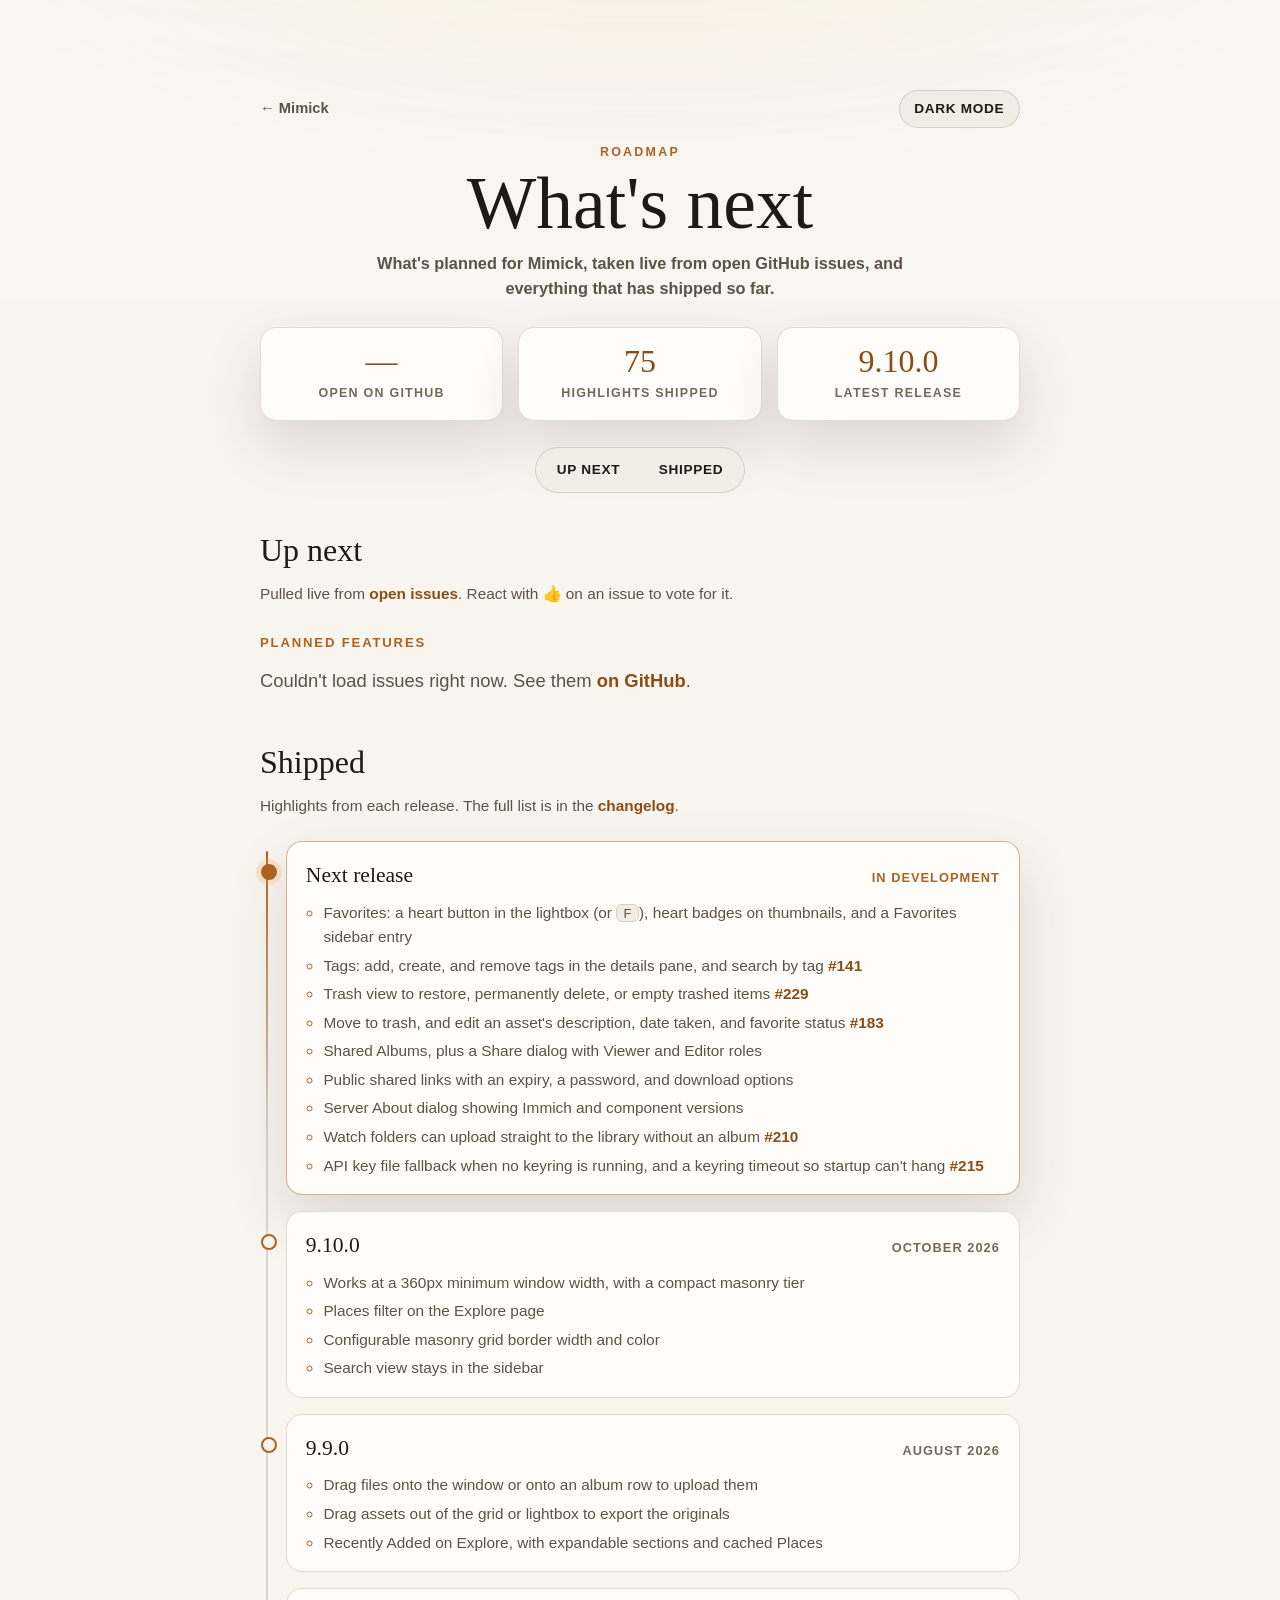
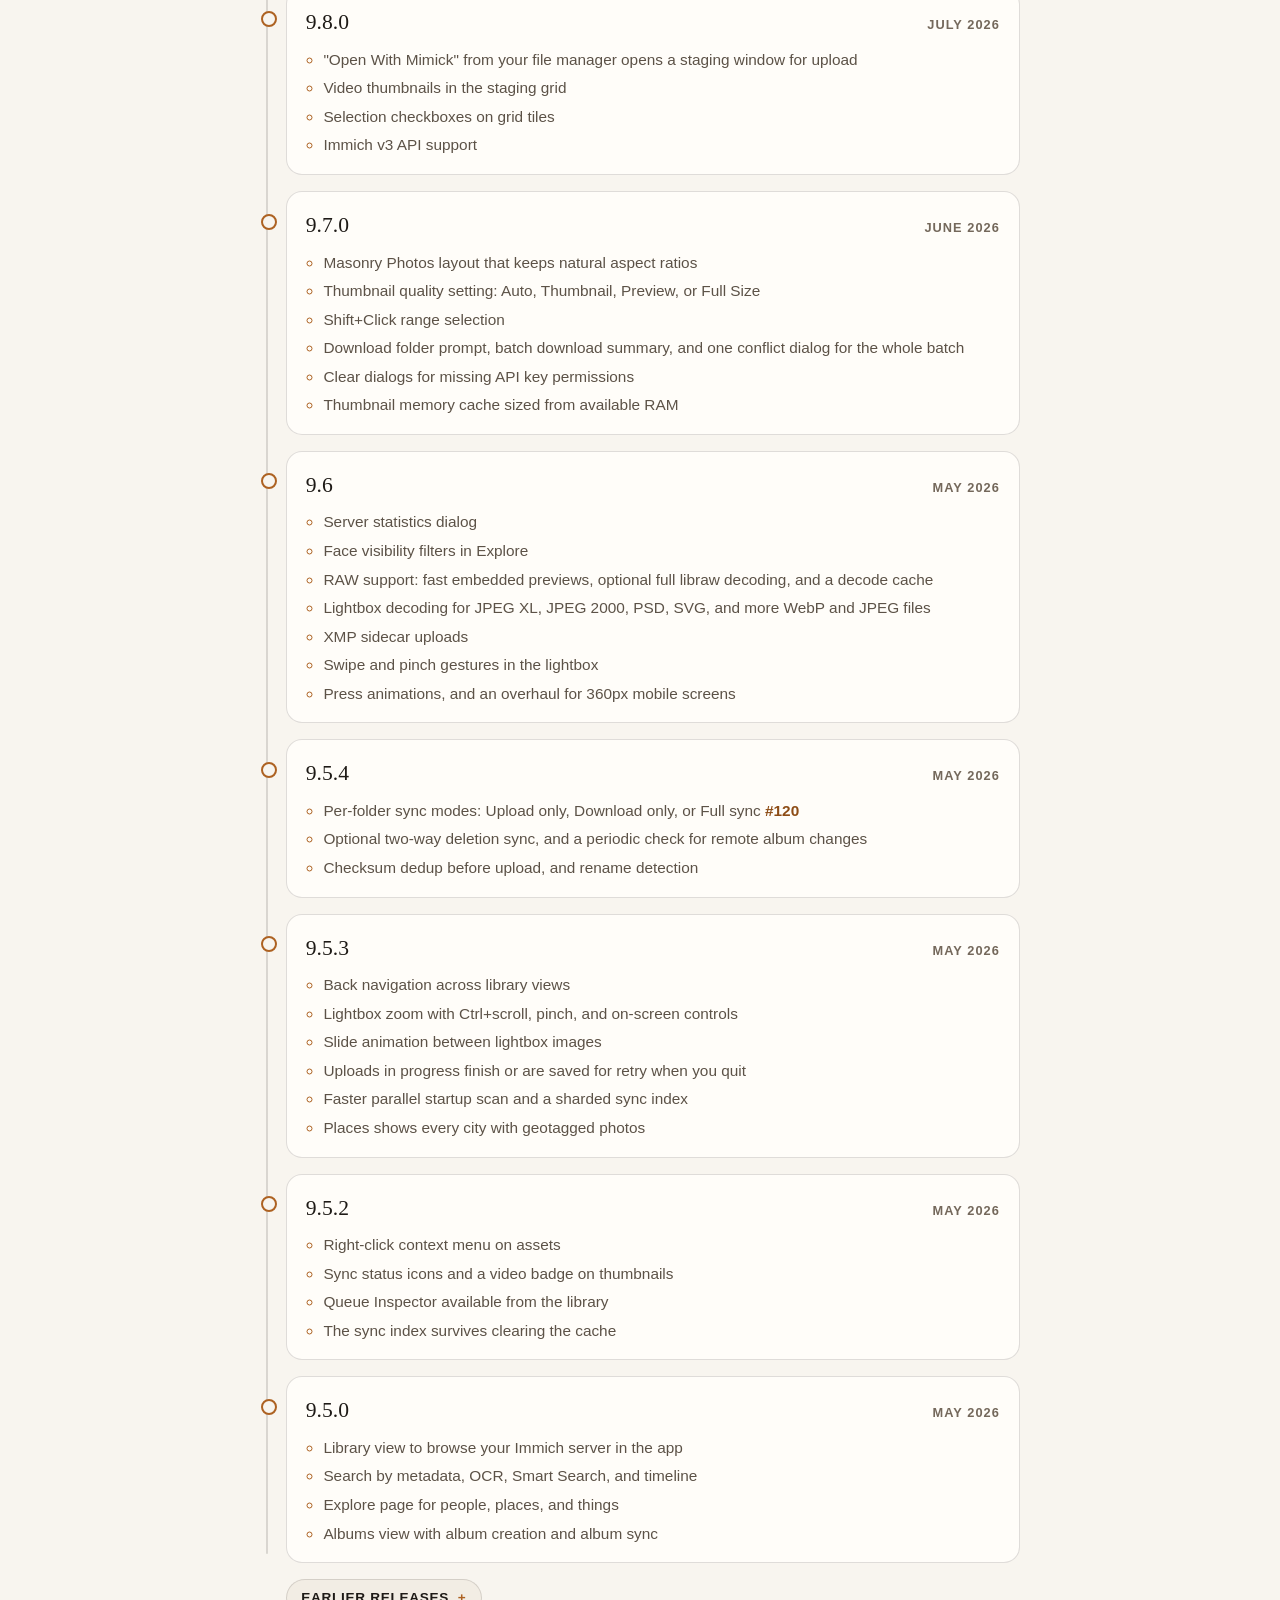
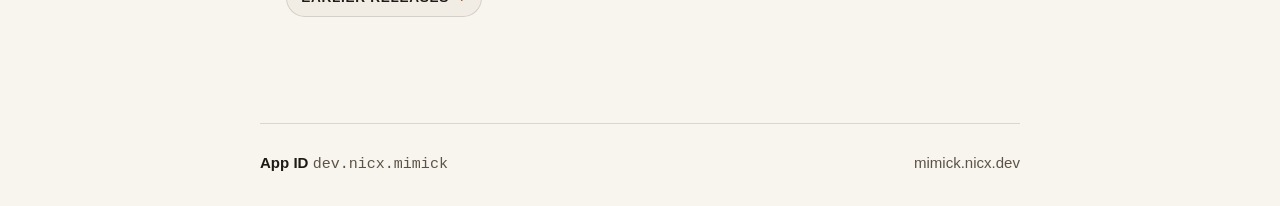
==== site/roadmap.html @ 8413c4b8 "Add roadmap page to site Shows planned work live from open GitHub issues and a timeline of shipped r" ====
<!DOCTYPE html>
<html lang="en">
  <head>
    <meta charset="UTF-8">
    <meta name="viewport" content="width=device-width, initial-scale=1.0">
    <title>Mimick Roadmap - What's Shipped and What's Next</title>
    <meta
      name="description"
      content="The Mimick roadmap: features already shipped in each release, and what is planned next for the Immich desktop client for Linux.">
    <link rel="canonical" href="https://mimick.nicx.dev/roadmap.html">
    <meta property="og:type" content="website">
    <meta property="og:site_name" content="Mimick">
    <meta property="og:title" content="Mimick Roadmap">
    <meta
      property="og:description"
      content="Features shipped in each Mimick release, and what is planned next.">
    <meta property="og:url" content="https://mimick.nicx.dev/roadmap.html">
    <meta property="og:image" content="https://mimick.nicx.dev/icon.png">
    <meta name="twitter:card" content="summary">
    <link rel="preload" href="fonts/manrope-latin.woff2" as="font" type="font/woff2" crossorigin>
    <link rel="preload" href="fonts/newsreader-latin.woff2" as="font" type="font/woff2" crossorigin>
    <meta name="theme-color" content="#000000">
    <link rel="icon" href="icon.png" sizes="192x192" type="image/png">
    <link rel="apple-touch-icon" href="icon.png">
    <link rel="stylesheet" href="styles.css">
    <script>document.documentElement.classList.add("js");</script>
  </head>
  <body class="roadmap-page">
    <main>
      <div class="container">
        <div class="top-controls page-nav">
          <a class="back-link" href="./">&larr; Mimick</a>
          <button
            id="theme-toggle"
            class="theme-toggle"
            type="button"
            aria-pressed="false"
          >
            Light Mode
          </button>
        </div>

        <header>
          <p class="eyebrow">Roadmap</p>
          <h1>What's next</h1>
          <p class="subtitle">
            What's planned for Mimick, taken live from open GitHub issues,
            and everything that has shipped so far.
          </p>
        </header>

        <section class="stats-row" aria-label="Roadmap at a glance">
          <div class="stat reveal">
            <span class="stat-value" id="stat-open">&mdash;</span>
            <span class="stat-label">Open on GitHub</span>
          </div>
          <div class="stat reveal">
            <span class="stat-value" id="stat-shipped">&mdash;</span>
            <span class="stat-label">Highlights shipped</span>
          </div>
          <div class="stat reveal">
            <span class="stat-value">9.10.0</span>
            <span class="stat-label">Latest release</span>
          </div>
        </section>

        <nav class="section-tabs" aria-label="Roadmap sections">
          <a href="#up-next">Up next</a>
          <a href="#shipped">Shipped</a>
        </nav>

        <section id="up-next" class="roadmap-section" aria-labelledby="up-next-title">
          <h2 id="up-next-title">Up next</h2>
          <p class="section-note">
            Pulled live from
            <a href="https://github.com/nicx17/mimick/issues" target="_blank" rel="noopener">open issues</a>.
            React with 👍 on an issue to vote for it.
          </p>

          <h3 class="group-title">Planned features</h3>
          <div class="issue-grid" id="issues-planned" aria-live="polite">
            <div class="issue-card issue-skeleton" aria-hidden="true"></div>
            <div class="issue-card issue-skeleton" aria-hidden="true"></div>
            <div class="issue-card issue-skeleton" aria-hidden="true"></div>
            <div class="issue-card issue-skeleton" aria-hidden="true"></div>
          </div>

          <h3 class="group-title">Other open issues</h3>
          <div class="issue-grid" id="issues-other" aria-live="polite">
            <div class="issue-card issue-skeleton" aria-hidden="true"></div>
            <div class="issue-card issue-skeleton" aria-hidden="true"></div>
          </div>
        </section>

        <section id="shipped" class="roadmap-section" aria-labelledby="shipped-title">
          <h2 id="shipped-title">Shipped</h2>
          <p class="section-note">
            Highlights from each release. The full list is in the
            <a href="https://github.com/nicx17/mimick/blob/main/CHANGELOG.md" target="_blank" rel="noopener">changelog</a>.
          </p>

          <ol class="timeline">
            <li class="release release-next reveal">
              <div class="release-head">
                <span class="release-version">Next release</span>
                <span class="release-date">In development</span>
              </div>
              <ul class="release-items">
                <li>Favorites: a heart button in the lightbox (or <kbd>F</kbd>), heart badges on thumbnails, and a Favorites sidebar entry</li>
                <li>Tags: add, create, and remove tags in the details pane, and search by tag <a href="https://github.com/nicx17/mimick/issues/141">#141</a></li>
                <li>Trash view to restore, permanently delete, or empty trashed items <a href="https://github.com/nicx17/mimick/issues/229">#229</a></li>
                <li>Move to trash, and edit an asset's description, date taken, and favorite status <a href="https://github.com/nicx17/mimick/issues/183">#183</a></li>
                <li>Shared Albums, plus a Share dialog with Viewer and Editor roles</li>
                <li>Public shared links with an expiry, a password, and download options</li>
                <li>Server About dialog showing Immich and component versions</li>
                <li>Watch folders can upload straight to the library without an album <a href="https://github.com/nicx17/mimick/issues/210">#210</a></li>
                <li>API key file fallback when no keyring is running, and a keyring timeout so startup can't hang <a href="https://github.com/nicx17/mimick/issues/215">#215</a></li>
              </ul>
            </li>

            <li class="release reveal">
              <div class="release-head">
                <span class="release-version">9.10.0</span>
                <span class="release-date">October 2026</span>
              </div>
              <ul class="release-items">
                <li>Works at a 360px minimum window width, with a compact masonry tier</li>
                <li>Places filter on the Explore page</li>
                <li>Configurable masonry grid border width and color</li>
                <li>Search view stays in the sidebar</li>
              </ul>
            </li>

            <li class="release reveal">
              <div class="release-head">
                <span class="release-version">9.9.0</span>
                <span class="release-date">August 2026</span>
              </div>
              <ul class="release-items">
                <li>Drag files onto the window or onto an album row to upload them</li>
                <li>Drag assets out of the grid or lightbox to export the originals</li>
                <li>Recently Added on Explore, with expandable sections and cached Places</li>
              </ul>
            </li>

            <li class="release reveal">
              <div class="release-head">
                <span class="release-version">9.8.0</span>
                <span class="release-date">July 2026</span>
              </div>
              <ul class="release-items">
                <li>"Open With Mimick" from your file manager opens a staging window for upload</li>
                <li>Video thumbnails in the staging grid</li>
                <li>Selection checkboxes on grid tiles</li>
                <li>Immich v3 API support</li>
              </ul>
            </li>

            <li class="release reveal">
              <div class="release-head">
                <span class="release-version">9.7.0</span>
                <span class="release-date">June 2026</span>
              </div>
              <ul class="release-items">
                <li>Masonry Photos layout that keeps natural aspect ratios</li>
                <li>Thumbnail quality setting: Auto, Thumbnail, Preview, or Full Size</li>
                <li>Shift+Click range selection</li>
                <li>Download folder prompt, batch download summary, and one conflict dialog for the whole batch</li>
                <li>Clear dialogs for missing API key permissions</li>
                <li>Thumbnail memory cache sized from available RAM</li>
              </ul>
            </li>

            <li class="release reveal">
              <div class="release-head">
                <span class="release-version">9.6</span>
                <span class="release-date">May 2026</span>
              </div>
              <ul class="release-items">
                <li>Server statistics dialog</li>
                <li>Face visibility filters in Explore</li>
                <li>RAW support: fast embedded previews, optional full libraw decoding, and a decode cache</li>
                <li>Lightbox decoding for JPEG XL, JPEG 2000, PSD, SVG, and more WebP and JPEG files</li>
                <li>XMP sidecar uploads</li>
                <li>Swipe and pinch gestures in the lightbox</li>
                <li>Press animations, and an overhaul for 360px mobile screens</li>
              </ul>
            </li>

            <li class="release reveal">
              <div class="release-head">
                <span class="release-version">9.5.4</span>
                <span class="release-date">May 2026</span>
              </div>
              <ul class="release-items">
                <li>Per-folder sync modes: Upload only, Download only, or Full sync <a href="https://github.com/nicx17/mimick/issues/120">#120</a></li>
                <li>Optional two-way deletion sync, and a periodic check for remote album changes</li>
                <li>Checksum dedup before upload, and rename detection</li>
              </ul>
            </li>

            <li class="release reveal">
              <div class="release-head">
                <span class="release-version">9.5.3</span>
                <span class="release-date">May 2026</span>
              </div>
              <ul class="release-items">
                <li>Back navigation across library views</li>
                <li>Lightbox zoom with Ctrl+scroll, pinch, and on-screen controls</li>
                <li>Slide animation between lightbox images</li>
                <li>Uploads in progress finish or are saved for retry when you quit</li>
                <li>Faster parallel startup scan and a sharded sync index</li>
                <li>Places shows every city with geotagged photos</li>
              </ul>
            </li>

            <li class="release reveal">
              <div class="release-head">
                <span class="release-version">9.5.2</span>
                <span class="release-date">May 2026</span>
              </div>
              <ul class="release-items">
                <li>Right-click context menu on assets</li>
                <li>Sync status icons and a video badge on thumbnails</li>
                <li>Queue Inspector available from the library</li>
                <li>The sync index survives clearing the cache</li>
              </ul>
            </li>

            <li class="release reveal">
              <div class="release-head">
                <span class="release-version">9.5.0</span>
                <span class="release-date">May 2026</span>
              </div>
              <ul class="release-items">
                <li>Library view to browse your Immich server in the app</li>
                <li>Search by metadata, OCR, Smart Search, and timeline</li>
                <li>Explore page for people, places, and things</li>
                <li>Albums view with album creation and album sync</li>
              </ul>
            </li>
          </ol>

          <details class="earlier-releases">
            <summary>Earlier releases</summary>
            <ol class="timeline">
              <li class="release">
                <div class="release-head">
                  <span class="release-version">9.4</span>
                  <span class="release-date">April 2026</span>
                </div>
                <ul class="release-items">
                  <li>Most settings apply as soon as you change them</li>
                  <li>A single summary notification per sync batch</li>
                  <li>One-click install with a <code>.flatpakref</code> file</li>
                </ul>
              </li>
              <li class="release">
                <div class="release-head">
                  <span class="release-version">9.1 – 9.3</span>
                  <span class="release-date">April 2026</span>
                </div>
                <ul class="release-items">
                  <li>Every media format Immich supports, including AVIF, HEIF, JPEG XL, and MKV</li>
                  <li>Native notifications that work inside Flatpak, with an on/off toggle</li>
                  <li>Keyring storage that works inside Flatpak</li>
                </ul>
              </li>
              <li class="release">
                <div class="release-head">
                  <span class="release-version">9.0.0</span>
                  <span class="release-date">March 2026</span>
                </div>
                <ul class="release-items">
                  <li>Uploads keep the correct date and timezone on the Immich timeline</li>
                  <li>Save settings and change watch folders without restarting</li>
                </ul>
              </li>
              <li class="release">
                <div class="release-head">
                  <span class="release-version">8.0.0</span>
                  <span class="release-date">March 2026</span>
                </div>
                <ul class="release-items">
                  <li>Health dashboard and per-folder sync status</li>
                  <li>Quiet hours, and 1 to 10 upload workers</li>
                  <li>First-run setup wizard</li>
                  <li>Settings that work on Linux phones</li>
                </ul>
              </li>
              <li class="release">
                <div class="release-head">
                  <span class="release-version">7.0.0</span>
                  <span class="release-date">March 2026</span>
                </div>
                <ul class="release-items">
                  <li>Queue Inspector with retry actions</li>
                  <li>Pause, resume, and Sync Now controls</li>
                  <li>Per-folder rules, and diagnostics export</li>
                  <li>Pauses on metered networks and battery power</li>
                </ul>
              </li>
              <li class="release">
                <div class="release-head">
                  <span class="release-version">5.0 – 6.0</span>
                  <span class="release-date">March 2026</span>
                </div>
                <ul class="release-items">
                  <li>A startup scan catches files added while Mimick was closed</li>
                  <li>Run on startup, and folder access through the Flatpak portal</li>
                  <li>Signed Flatpak repository</li>
                </ul>
              </li>
              <li class="release">
                <div class="release-head">
                  <span class="release-version">3.0 – 4.0</span>
                  <span class="release-date">March 2026</span>
                </div>
                <ul class="release-items">
                  <li>Rewritten in Rust and GTK4, shrinking the app from about 80 MB to 2 MB</li>
                  <li>Streaming uploads that use the same memory whatever the file size</li>
                  <li>Flatpak packaging</li>
                </ul>
              </li>
              <li class="release">
                <div class="release-head">
                  <span class="release-version">0.1 – 2.0</span>
                  <span class="release-date">March 2026</span>
                </div>
                <ul class="release-items">
                  <li>First release, later renamed from Immich Sync to Mimick</li>
                  <li>LAN-first syncing that falls back to WAN</li>
                  <li>A retry queue that persists across restarts</li>
                </ul>
              </li>
            </ol>
          </details>
        </section>
      </div>
    </main>

    <footer>
      <div class="footer-inner">
        <p>
          <span class="footer-label">App ID</span> <code>dev.nicx.mimick</code>
        </p>
        <a class="footer-link" href="https://mimick.nicx.dev/"
          >mimick.nicx.dev</a
        >
      </div>
    </footer>

    <script>
      const root = document.documentElement;
      const themeToggle = document.getElementById("theme-toggle");
      const themeMeta = document.querySelector('meta[name="theme-color"]');
      const themeKey = "mimick-theme";

      const setTheme = (theme) => {
        const isLight = theme === "light";
        root.dataset.theme = isLight ? "light" : "dark";
        if (themeMeta) {
          themeMeta.setAttribute("content", isLight ? "#f8f5ef" : "#000000");
        }
        themeToggle.textContent = isLight ? "Dark Mode" : "Light Mode";
        themeToggle.setAttribute("aria-pressed", isLight ? "true" : "false");
      };

      const savedTheme = localStorage.getItem(themeKey);
      const prefersLight = globalThis.matchMedia(
        "(prefers-color-scheme: light)",
      ).matches;
      let initialTheme = prefersLight ? "light" : "dark";
      if (savedTheme === "light" || savedTheme === "dark") {
        initialTheme = savedTheme;
      }
      setTheme(initialTheme);

      themeToggle.addEventListener("click", () => {
        const nextTheme = root.dataset.theme === "light" ? "dark" : "light";
        setTheme(nextTheme);
        localStorage.setItem(themeKey, nextTheme);
      });

      const revealObserver = new IntersectionObserver(
        (entries) => {
          entries.forEach((entry) => {
            if (entry.isIntersecting) {
              const el = entry.target;
              el.addEventListener("transitionend", () => {
                el.style.transitionDelay = "";
              }, { once: true });
              el.classList.add("is-visible");
              revealObserver.unobserve(el);
            }
          });
        },
        { rootMargin: "0px 0px -8% 0px" },
      );
      const observeReveals = (scope) => {
        scope.querySelectorAll(".reveal:not(.is-visible)").forEach((el, i) => {
          el.style.transitionDelay = `${Math.min(i, 6) * 60}ms`;
          revealObserver.observe(el);
        });
      };
      observeReveals(document);

      document.getElementById("stat-shipped").textContent =
        document.querySelectorAll(".release-items li").length;

      const dateFormat = new Intl.DateTimeFormat(undefined, {
        day: "numeric",
        month: "short",
        year: "numeric",
      });

      const issueCard = (issue) => {
        const card = document.createElement("a");
        card.className = "issue-card reveal";
        card.href = issue.html_url;

        const number = document.createElement("span");
        number.className = "issue-number";
        number.textContent = `#${issue.number}`;

        const title = document.createElement("strong");
        title.className = "issue-title";
        title.textContent = issue.title;

        const meta = [`Opened ${dateFormat.format(new Date(issue.created_at))}`];
        const votes = issue.reactions?.["+1"] ?? 0;
        if (votes > 0) meta.push(`${votes} 👍`);
        if (issue.comments > 0) meta.push(`${issue.comments} comments`);
        const foot = document.createElement("span");
        foot.className = "issue-foot";
        foot.textContent = meta.join(" · ");

        card.append(number, title, foot);
        return card;
      };

      const fillGrid = (grid, issues, emptyText) => {
        if (issues.length === 0) {
          const empty = document.createElement("p");
          empty.className = "issue-empty";
          empty.textContent = emptyText;
          grid.replaceChildren(empty);
          return;
        }
        grid.replaceChildren(...issues.map(issueCard));
        observeReveals(grid);
      };

      const plannedGrid = document.getElementById("issues-planned");
      const otherGrid = document.getElementById("issues-other");

      fetch("https://api.github.com/repos/nicx17/mimick/issues?state=open&per_page=100", {
        headers: { Accept: "application/vnd.github+json" },
      })
        .then((res) => {
          if (!res.ok) throw new Error(`GitHub API ${res.status}`);
          return res.json();
        })
        .then((items) => {
          const issues = items.filter((item) => !item.pull_request);
          const isFeature = (issue) =>
            issue.labels.some((label) => label.name === "enhancement");
          fillGrid(plannedGrid, issues.filter(isFeature), "No planned features right now.");
          fillGrid(otherGrid, issues.filter((i) => !isFeature(i)), "Nothing else open.");
          document.getElementById("stat-open").textContent = issues.length;
        })
        .catch(() => {
          const fallback = document.createElement("p");
          fallback.className = "issue-empty";
          fallback.append("Couldn't load issues right now. See them ");
          const link = document.createElement("a");
          link.href = "https://github.com/nicx17/mimick/issues";
          link.textContent = "on GitHub";
          fallback.append(link, ".");
          plannedGrid.replaceChildren(fallback);
          otherGrid.replaceChildren();
          otherGrid.previousElementSibling.hidden = true;
        });
    </script>
  </body>
</html>
---- site/styles.css ----
@font-face {
    font-family: "Manrope";
    font-style: normal;
    font-weight: 400 700;
    font-display: swap;
    src: url("fonts/manrope-latin.woff2") format("woff2");
    unicode-range: U+0000-00FF, U+0131, U+0152-0153, U+02BB-02BC, U+02C6, U+02DA, U+02DC, U+0304, U+0308, U+0329, U+2000-206F, U+20AC, U+2122, U+2191, U+2193, U+2212, U+2215, U+FEFF, U+FFFD;
}

@font-face {
    font-family: "Manrope";
    font-style: normal;
    font-weight: 400 700;
    font-display: swap;
    src: url("fonts/manrope-latin-ext.woff2") format("woff2");
    unicode-range: U+0100-02BA, U+02BD-02C5, U+02C7-02CC, U+02CE-02D7, U+02DD-02FF, U+0304, U+0308, U+0329, U+1D00-1DBF, U+1E00-1E9F, U+1EF2-1EFF, U+2020, U+20A0-20AB, U+20AD-20C0, U+2113, U+2C60-2C7F, U+A720-A7FF;
}

@font-face {
    font-family: "Newsreader";
    font-style: normal;
    font-weight: 400 500;
    font-display: swap;
    src: url("fonts/newsreader-latin.woff2") format("woff2");
    unicode-range: U+0000-00FF, U+0131, U+0152-0153, U+02BB-02BC, U+02C6, U+02DA, U+02DC, U+0304, U+0308, U+0329, U+2000-206F, U+20AC, U+2122, U+2191, U+2193, U+2212, U+2215, U+FEFF, U+FFFD;
}

@font-face {
    font-family: "Newsreader";
    font-style: normal;
    font-weight: 400 500;
    font-display: swap;
    src: url("fonts/newsreader-latin-ext.woff2") format("woff2");
    unicode-range: U+0100-02BA, U+02BD-02C5, U+02C7-02CC, U+02CE-02D7, U+02DD-02FF, U+0304, U+0308, U+0329, U+1D00-1DBF, U+1E00-1E9F, U+1EF2-1EFF, U+2020, U+20A0-20AB, U+20AD-20C0, U+2113, U+2C60-2C7F, U+A720-A7FF;
}

:root {
    --bg-primary: #000000;
    --surface: #080808;
    --surface-raised: #101010;
    --surface-hover: #171717;
    --text-main: #f7f2ea;
    --text-muted: #c2b8ad;
    --text-soft: #8f857b;
    --accent: #f0a35d;
    --accent-deep: #ffbd7a;
    --border-color: rgba(255, 255, 255, 0.12);
    --border-hover: rgba(240, 163, 93, 0.46);
    --shadow-soft: 0 24px 70px rgba(0, 0, 0, 0.62);
    --pre-bg: #000000;
    --pre-border: rgba(255, 255, 255, 0.08);
    --pre-text: #f7f2ea;
    --backdrop-gradient:
        radial-gradient(1300px 540px at 50% -12%, rgba(240, 163, 93, 0.14), transparent 72%),
        linear-gradient(180deg, rgba(240, 163, 93, 0.08), transparent 34rem);
    --backdrop-opacity: 0.55;
    --font-serif: "Newsreader", "Iowan Old Style", "Palatino Linotype", "Book Antiqua", Georgia, serif;
    --font-sans: "Manrope", "Avenir Next", "Segoe UI", "Helvetica Neue", sans-serif;
}

:root[data-theme="light"] {
    --bg-primary: #f8f5ef;
    --surface: #fffdf9;
    --surface-raised: #f2ede4;
    --surface-hover: #ebe4d8;
    --text-main: #1e1a16;
    --text-muted: #5c5247;
    --text-soft: #74685b;
    --accent: #ad6222;
    --accent-deep: #8d4c15;
    --border-color: rgba(30, 26, 22, 0.14);
    --border-hover: rgba(173, 98, 34, 0.5);
    --shadow-soft: 0 24px 58px rgba(48, 34, 20, 0.14);
    --pre-bg: #fffaf0;
    --pre-border: rgba(30, 26, 22, 0.18);
    --pre-text: #120d08;
    --backdrop-gradient:
        radial-gradient(1200px 500px at 50% -18%, rgba(240, 163, 93, 0.16), transparent 70%),
        linear-gradient(180deg, rgba(255, 255, 255, 0.28), transparent 30rem);
    --backdrop-opacity: 0.9;
}

* {
    box-sizing: border-box;
}

body {
    margin: 0;
    min-height: 100vh;
    display: flex;
    flex-direction: column;
    color: var(--text-main);
    font-family: var(--font-sans);
    font-size: 115%;
    font-weight: 500;
    line-height: 1.6;
    background: var(--bg-primary);
    text-rendering: optimizeLegibility;
    -webkit-font-smoothing: antialiased;
    transition: background-color 0.55s ease, color 0.55s ease;
}

body::before {
    content: "";
    position: fixed;
    inset: 0;
    opacity: var(--backdrop-opacity);
    pointer-events: none;
    z-index: -1;
    background: var(--backdrop-gradient);
    transition: opacity 0.55s ease, background 0.55s ease;
}

main {
    flex: 1;
    display: flex;
    align-items: flex-start;
    justify-content: center;
    width: 100%;
    padding: 10vh 1.5rem 3rem;
}

.container {
    width: 100%;
    max-width: 760px;
}

.top-controls {
    display: flex;
    justify-content: flex-end;
    margin-bottom: 0.9rem;
}

.theme-toggle {
    appearance: none;
    border: 1px solid var(--border-color);
    border-radius: 999px;
    padding: 0.45rem 0.92rem;
    background: var(--surface-raised);
    color: var(--text-main);
    font: inherit;
    font-size: 0.85rem;
    font-weight: 700;
    letter-spacing: 0.05em;
    text-transform: uppercase;
    cursor: pointer;
    transition: border-color 0.22s ease, background-color 0.22s ease, color 0.22s ease, transform 0.18s ease;
}

.theme-toggle:hover {
    transform: translateY(-1px);
    border-color: var(--border-hover);
    background: var(--surface-hover);
}

header {
    text-align: center;
    margin-bottom: 2.8rem;
}

.icon-frame {
    display: inline-flex;
    align-items: center;
    justify-content: center;
    width: 112px;
    height: 112px;
    margin-bottom: 1.45rem;
}

.hero-icon {
    width: 100%;
    height: 100%;
    display: block;
}

.badge-container {
    margin-top: 1.5rem;
    display: flex;
    justify-content: center;
}

.eyebrow {
    margin: 0 0 0.45rem;
    font-size: 0.78rem;
    font-weight: 700;
    letter-spacing: 0.18em;
    text-transform: uppercase;
    color: var(--accent);
}

h1 {
    margin: 0;
    font-family: var(--font-serif);
    font-size: clamp(3rem, 8vw, 4.6rem);
    font-weight: 500;
    line-height: 0.92;
    letter-spacing: 0;
}

.subtitle {
    max-width: 36rem;
    margin: 0.85rem auto 0;
    color: var(--text-muted);
    font-size: 1.02rem;
    font-weight: 560;
    line-height: 1.55;
}

.feature-summary {
    margin: -1.2rem 0 1.3rem;
    padding: 1.1rem 1.25rem;
    border: 1.2px solid var(--border-color);
    border-radius: 16px;
    background: var(--surface);
    color: var(--text-muted);
    box-shadow: var(--shadow-soft);
    transition: background-color 0.55s ease, border-color 0.55s ease, color 0.55s ease, box-shadow 0.55s ease;
}

.feature-summary p {
    margin: 0;
}

.install-card {
    margin-bottom: 1.3rem;
    padding: 1.45rem;
    border: 1.2px solid var(--border-color);
    border-radius: 18px;
    background: var(--surface);
    box-shadow: var(--shadow-soft);
    transition: background-color 0.55s ease, border-color 0.55s ease, box-shadow 0.55s ease;
}

.install-header {
    display: flex;
    align-items: center;
    justify-content: flex-start;
    gap: 1rem;
    margin-bottom: 0.65rem;
}

.install-label {
    margin: 0;
    font-size: 0.9rem;
    font-weight: 700;
    letter-spacing: 0.12em;
    text-transform: uppercase;
    color: var(--accent);
}

.install-grid {
    display: grid;
    gap: 0.95rem;
    min-width: 0;
}

.install-method {
    width: 100%;
    min-width: 0;
    padding: 1rem;
    border: 1px solid var(--border-color);
    border-radius: 14px;
    background: var(--surface-raised);
    transition: background-color 0.55s ease, border-color 0.55s ease;
}

.method-header {
    display: flex;
    align-items: center;
    justify-content: space-between;
    gap: 0.9rem;
    margin-bottom: 0.7rem;
}

.method-title {
    margin: 0;
    color: var(--text-main);
    font-size: 0.9rem;
    font-weight: 700;
    letter-spacing: 0.05em;
    text-transform: uppercase;
}

.method-note {
    margin: 0.75rem 0 0;
    color: var(--text-soft);
    font-size: 0.91rem;
}

.copy-button {
    appearance: none;
    border: 1px solid var(--border-color);
    border-radius: 999px;
    padding: 0.45rem 0.9rem;
    background: var(--surface-raised);
    color: var(--text-main);
    font: inherit;
    font-size: 0.9rem;
    font-weight: 600;
    cursor: pointer;
    transition: border-color 0.18s ease, background 0.18s ease, transform 0.18s ease;
}

.copy-button:hover {
    transform: translateY(-1px);
    border-color: var(--border-hover);
    background: var(--surface-hover);
}

pre {
    max-width: 100%;
    margin: 0;
    padding: 1rem 1.1rem;
    border-radius: 14px;
    border: 1px solid var(--pre-border);
    background: var(--pre-bg);
    color: var(--pre-text);
    overflow-x: auto;
    box-shadow: inset 0 1px 0 rgba(255, 255, 255, 0.05);
    transition: background-color 0.55s ease, border-color 0.55s ease, color 0.55s ease;
}

:root[data-theme="light"] pre {
    box-shadow: inset 0 1px 0 rgba(255, 255, 255, 0.75);
}

code {
    font-family: "SFMono-Regular", "JetBrains Mono", "Fira Code", monospace;
    font-size: 0.94rem;
}

.install-note {
    margin-top: 1.1rem;
    font-size: 0.95rem;
    color: var(--text-muted);
    line-height: 1.5;
}

.install-note a {
    color: var(--accent-deep);
    text-decoration: none;
    font-weight: 600;
}

.install-note a:hover {
    text-decoration: underline;
}

.links-container {
    display: grid;
    gap: 0.95rem;
}

.link-block {
    display: flex;
    align-items: center;
    gap: 1rem;
    padding: 1.1rem 1.2rem;
    border: 1.2px solid var(--border-color);
    border-radius: 16px;
    background: var(--surface);
    color: var(--text-main);
    text-decoration: none;
    transition: transform 0.18s ease, box-shadow 0.18s ease, border-color 0.18s ease, background-color 0.18s ease, color 0.55s ease;
}

.link-block:hover {
    transform: translateY(-3px);
    border-color: var(--border-hover);
    background: var(--surface-hover);
    box-shadow: 0 14px 34px rgba(0, 0, 0, 0.42);
}

.link-icon {
    display: inline-flex;
    align-items: center;
    justify-content: center;
    width: 2.2rem;
    height: 2.2rem;
    border-radius: 999px;
    background: rgba(240, 163, 93, 0.16);
    color: var(--accent-deep);
    font-size: 0.9rem;
    font-weight: 700;
    letter-spacing: 0.04em;
    flex-shrink: 0;
    transition: background-color 0.55s ease, color 0.55s ease;
}

.link-copy {
    display: flex;
    flex-direction: column;
    min-width: 0;
}

.link-copy strong {
    font-size: 1.02rem;
    font-weight: 700;
}

.link-copy span {
    color: var(--text-muted);
    font-size: 0.96rem;
}

footer {
    width: 100%;
    padding: 0 1.5rem 1rem;
}

.footer-inner {
    display: flex;
    justify-content: space-between;
    align-items: center;
    gap: 1rem;
    width: 100%;
    max-width: 760px;
    margin: 0 auto;
    padding-top: 0.75rem;
    border-top: 1px solid var(--border-color);
    color: var(--text-muted);
    font-size: 0.94rem;
    transition: border-color 0.55s ease, color 0.55s ease;
}

.footer-label {
    color: var(--text-main);
    font-weight: 600;
}

.footer-link {
    color: var(--text-muted);
    text-decoration: none;
}

.footer-link:hover {
    color: var(--accent-deep);
}

/* Screenshots Section */
.screenshots-section {
    margin-top: 2rem;
}

.screenshots-section h2 {
    margin-bottom: 1.5rem;
    font-size: 1.5rem;
    font-family: var(--font-serif);
}

.screenshots-grid {
    display: grid;
    grid-template-columns: repeat(auto-fill, minmax(300px, 1fr));
    gap: 1.5rem;
}

.screenshot-item {
    margin: 0;
    padding: 0;
    text-align: left;
    font: inherit;
    color: inherit;
    cursor: zoom-in;
    border-radius: 12px;
    overflow: hidden;
    background: var(--surface);
    border: 1px solid var(--border-color);
    box-shadow: var(--shadow-soft);
    transition: transform 0.2s ease, box-shadow 0.2s ease, border-color 0.2s ease;
}

.screenshot-item:hover, .screenshot-item:focus {
    transform: translateY(-4px);
    box-shadow: 0 16px 40px rgba(0, 0, 0, 0.4);
    border-color: var(--border-hover);
    outline: none;
}

.screenshot-item img {
    width: 100%;
    height: auto;
    display: block;
    aspect-ratio: 16/9;
    object-fit: cover;
    object-position: top;
    border-bottom: 1px solid var(--border-color);
}

.screenshot-item .figcaption {
    display: block;
    padding: 0.8rem;
    font-size: 0.9rem;
    color: var(--text-muted);
    text-align: center;
    font-weight: 600;
}

/* Modal */
.modal {
    position: fixed;
    inset: 0;
    z-index: 1000;
    background: rgba(0, 0, 0, 0.85);
    backdrop-filter: blur(8px);
    display: flex;
    flex-direction: column;
    align-items: center;
    justify-content: center;
    opacity: 0;
    visibility: hidden;
    transition: opacity 0.3s ease, visibility 0.3s ease;
}

.modal.visible {
    opacity: 1;
    visibility: visible;
}

.modal-content {
    position: relative;
    max-width: 90vw;
    max-height: 90vh;
    display: flex;
    flex-direction: column;
    align-items: center;
}

.modal-content img {
    max-width: 100%;
    max-height: calc(90vh - 3rem);
    object-fit: contain;
    border-radius: 8px;
    box-shadow: 0 20px 60px rgba(0, 0, 0, 0.5);
}

.modal-caption {
    margin-top: 1rem;
    color: #fff;
    font-weight: 500;
    text-align: center;
}

.modal-close {
    position: absolute;
    top: 1rem;
    right: 1.5rem;
    background: none;
    border: none;
    color: #fff;
    font-size: 2.5rem;
    cursor: pointer;
    line-height: 1;
    padding: 0.5rem;
    opacity: 0.7;
    transition: opacity 0.2s ease, transform 0.2s ease;
}

.modal-close:hover {
    opacity: 1;
    transform: scale(1.1);
}


@media (max-width: 820px) {
    main {
        padding-top: 7vh;
    }
}

@media (max-width: 560px) {
    body {
        font-size: 98%;
    }

    main {
        padding: 5vh 1rem 2rem;
    }

    .icon-frame {
        width: 92px;
        height: 92px;
    }

    h1 {
        font-size: 2.7rem;
    }

    .subtitle {
        font-size: 1rem;
    }

    .install-header {
        margin-bottom: 0.5rem;
    }

    .method-header {
        align-items: flex-start;
        flex-direction: column;
    }

    .link-block {
        align-items: flex-start;
    }

    .footer-inner {
        flex-direction: column;
        align-items: flex-start;
    }
}

html:has(.roadmap-page) {
    scroll-behavior: smooth;
}

.page-nav {
    justify-content: space-between;
    align-items: center;
}

.back-link {
    color: var(--text-muted);
    font-size: 0.92rem;
    font-weight: 700;
    text-decoration: none;
    transition: color 0.22s ease;
}

.back-link:hover {
    color: var(--accent-deep);
}

.stats-row {
    display: grid;
    grid-template-columns: repeat(3, 1fr);
    gap: 0.95rem;
    margin: -1.2rem 0 1.6rem;
}

.stat {
    display: flex;
    flex-direction: column;
    align-items: center;
    padding: 1rem 0.75rem;
    border: 1.2px solid var(--border-color);
    border-radius: 16px;
    background: var(--surface);
    box-shadow: var(--shadow-soft);
    text-align: center;
    transition: background-color 0.55s ease, border-color 0.55s ease, box-shadow 0.55s ease, opacity 0.6s ease, transform 0.6s cubic-bezier(0.22, 1, 0.36, 1);
}

.stat-value {
    font-family: var(--font-serif);
    font-size: 2rem;
    line-height: 1.1;
    color: var(--accent-deep);
}

.stat-label {
    margin-top: 0.3rem;
    color: var(--text-soft);
    font-size: 0.78rem;
    font-weight: 700;
    letter-spacing: 0.1em;
    text-transform: uppercase;
}

.section-tabs {
    position: sticky;
    top: 0.75rem;
    z-index: 10;
    display: flex;
    gap: 0.4rem;
    width: fit-content;
    margin: 0 auto 2rem;
    padding: 0.3rem;
    border: 1px solid var(--border-color);
    border-radius: 999px;
    background: color-mix(in srgb, var(--surface-raised) 82%, transparent);
    backdrop-filter: blur(12px);
}

.section-tabs a {
    padding: 0.42rem 1rem;
    border-radius: 999px;
    color: var(--text-main);
    font-size: 0.85rem;
    font-weight: 700;
    letter-spacing: 0.05em;
    text-transform: uppercase;
    text-decoration: none;
    transition: background-color 0.22s ease, color 0.22s ease;
}

.section-tabs a:hover {
    background: var(--surface-hover);
    color: var(--accent-deep);
}

.roadmap-section {
    margin-bottom: 2.6rem;
    scroll-margin-top: 4.5rem;
}

.roadmap-section h2 {
    margin: 0 0 0.35rem;
    font-family: var(--font-serif);
    font-size: 2rem;
    font-weight: 500;
}

.section-note {
    margin: 0 0 1.4rem;
    color: var(--text-muted);
    font-size: 0.96rem;
}

.section-note a,
.issue-empty a,
.release-items a {
    color: var(--accent-deep);
    font-weight: 600;
    text-decoration: none;
}

.section-note a:hover,
.issue-empty a:hover,
.release-items a:hover {
    text-decoration: underline;
}

.group-title {
    margin: 1.6rem 0 0.8rem;
    color: var(--accent);
    font-size: 0.82rem;
    font-weight: 700;
    letter-spacing: 0.14em;
    text-transform: uppercase;
}

.group-title[hidden] {
    display: none;
}

.issue-grid {
    display: grid;
    grid-template-columns: repeat(auto-fill, minmax(220px, 1fr));
    gap: 0.95rem;
}

.issue-card {
    display: flex;
    flex-direction: column;
    gap: 0.35rem;
    min-height: 8.2rem;
    padding: 1rem 1.1rem;
    border: 1.2px solid var(--border-color);
    border-radius: 16px;
    background: var(--surface);
    color: var(--text-main);
    text-decoration: none;
    transition: transform 0.18s ease, box-shadow 0.18s ease, border-color 0.18s ease, background-color 0.18s ease, opacity 0.6s ease;
}

a.issue-card:hover {
    transform: translateY(-3px);
    border-color: var(--border-hover);
    background: var(--surface-hover);
    box-shadow: 0 14px 34px rgba(0, 0, 0, 0.42);
}

.issue-number {
    align-self: flex-start;
    padding: 0.1rem 0.55rem;
    border-radius: 999px;
    background: rgba(240, 163, 93, 0.16);
    color: var(--accent-deep);
    font-size: 0.8rem;
    font-weight: 700;
}

.issue-title {
    flex: 1;
    font-size: 1rem;
    font-weight: 700;
    line-height: 1.4;
}

.issue-foot {
    color: var(--text-soft);
    font-size: 0.82rem;
}

.issue-empty {
    grid-column: 1 / -1;
    margin: 0;
    color: var(--text-muted);
}

.issue-skeleton {
    background:
        linear-gradient(100deg, transparent 30%, var(--surface-hover) 50%, transparent 70%) var(--surface);
    background-size: 220% 100%;
    animation: skeleton-shimmer 1.4s ease-in-out infinite;
}

@keyframes skeleton-shimmer {
    from {
        background-position: 120% 0;
    }

    to {
        background-position: -120% 0;
    }
}

.timeline {
    position: relative;
    margin: 0;
    padding: 0 0 0 1.6rem;
    list-style: none;
}

.timeline::before {
    content: "";
    position: absolute;
    top: 0.6rem;
    bottom: 0.6rem;
    left: 0.35rem;
    width: 2px;
    border-radius: 2px;
    background: linear-gradient(180deg, var(--accent), var(--border-color) 18rem);
}

.release {
    position: relative;
    margin-bottom: 1rem;
    padding: 1rem 1.2rem;
    border: 1.2px solid var(--border-color);
    border-radius: 16px;
    background: var(--surface);
    transition: border-color 0.18s ease, background-color 0.55s ease, opacity 0.6s ease, transform 0.6s cubic-bezier(0.22, 1, 0.36, 1);
}

.release::before {
    content: "";
    position: absolute;
    top: 1.35rem;
    left: calc(-1.25rem - 6px);
    width: 12px;
    height: 12px;
    border: 2px solid var(--accent);
    border-radius: 999px;
    background: var(--bg-primary);
    transition: background-color 0.22s ease;
}

.release:hover {
    border-color: var(--border-hover);
}

.release:hover::before,
.release-next::before {
    background: var(--accent);
}

.release-next {
    border-color: var(--border-hover);
    box-shadow: var(--shadow-soft);
}

.release-next::before {
    box-shadow: 0 0 0 5px rgba(240, 163, 93, 0.22);
}

.release-head {
    display: flex;
    align-items: baseline;
    justify-content: space-between;
    gap: 1rem;
    margin-bottom: 0.5rem;
}

.release-version {
    font-family: var(--font-serif);
    font-size: 1.35rem;
    font-weight: 500;
}

.release-date {
    color: var(--text-soft);
    font-size: 0.8rem;
    font-weight: 700;
    letter-spacing: 0.08em;
    text-transform: uppercase;
    white-space: nowrap;
}

.release-next .release-date {
    color: var(--accent);
}

.release-items {
    margin: 0;
    padding-left: 1.1rem;
    color: var(--text-muted);
    font-size: 0.96rem;
}

.release-items li + li {
    margin-top: 0.25rem;
}

.release-items li::marker {
    color: var(--accent);
}

kbd {
    padding: 0.05rem 0.4rem;
    border: 1px solid var(--border-color);
    border-radius: 6px;
    background: var(--surface-raised);
    font-family: inherit;
    font-size: 0.85em;
}

.earlier-releases {
    interpolate-size: allow-keywords;
    margin-top: 0.4rem;
}

.earlier-releases summary {
    display: inline-flex;
    margin: 0 0 1rem 1.6rem;
    padding: 0.45rem 0.92rem;
    border: 1px solid var(--border-color);
    border-radius: 999px;
    background: var(--surface-raised);
    font-size: 0.85rem;
    font-weight: 700;
    letter-spacing: 0.05em;
    text-transform: uppercase;
    list-style: none;
    cursor: pointer;
    transition: border-color 0.22s ease, background-color 0.22s ease, transform 0.18s ease;
}

.earlier-releases summary::-webkit-details-marker {
    display: none;
}

.earlier-releases summary::after {
    content: "+";
    margin-left: 0.55rem;
    color: var(--accent);
    transition: transform 0.3s ease;
}

.earlier-releases[open] summary::after {
    transform: rotate(45deg);
}

.earlier-releases summary:hover {
    transform: translateY(-1px);
    border-color: var(--border-hover);
    background: var(--surface-hover);
}

.earlier-releases::details-content {
    height: 0;
    overflow: clip;
    opacity: 0;
    transition: height 0.45s cubic-bezier(0.22, 1, 0.36, 1), opacity 0.35s ease, content-visibility 0.45s allow-discrete;
}

.earlier-releases[open]::details-content {
    height: auto;
    opacity: 1;
}

.js .reveal {
    opacity: 0;
    transform: translateY(14px);
}

.js .reveal.is-visible {
    opacity: 1;
    transform: none;
}

.js .issue-card.reveal {
    transition: transform 0.6s cubic-bezier(0.22, 1, 0.36, 1), opacity 0.6s ease, box-shadow 0.18s ease, border-color 0.18s ease, background-color 0.18s ease;
}

.js a.issue-card.reveal.is-visible:hover {
    transform: translateY(-3px);
}

@media (prefers-reduced-motion: reduce) {
    html:has(.roadmap-page) {
        scroll-behavior: auto;
    }

    .js .reveal {
        opacity: 1;
        transform: none;
        transition: none;
    }

    .issue-skeleton {
        animation: none;
    }
}

@media (max-width: 560px) {
    .stats-row {
        gap: 0.55rem;
    }

    .stat {
        padding: 0.8rem 0.4rem;
    }

    .stat-value {
        font-size: 1.55rem;
    }

    .stat-label {
        font-size: 0.66rem;
        letter-spacing: 0.06em;
    }

    .timeline {
        padding-left: 1.3rem;
    }

    .release::before {
        left: calc(-0.95rem - 6px);
    }

    .earlier-releases summary {
        margin-left: 1.3rem;
    }

    .release-head {
        flex-direction: column;
        gap: 0.1rem;
    }
}
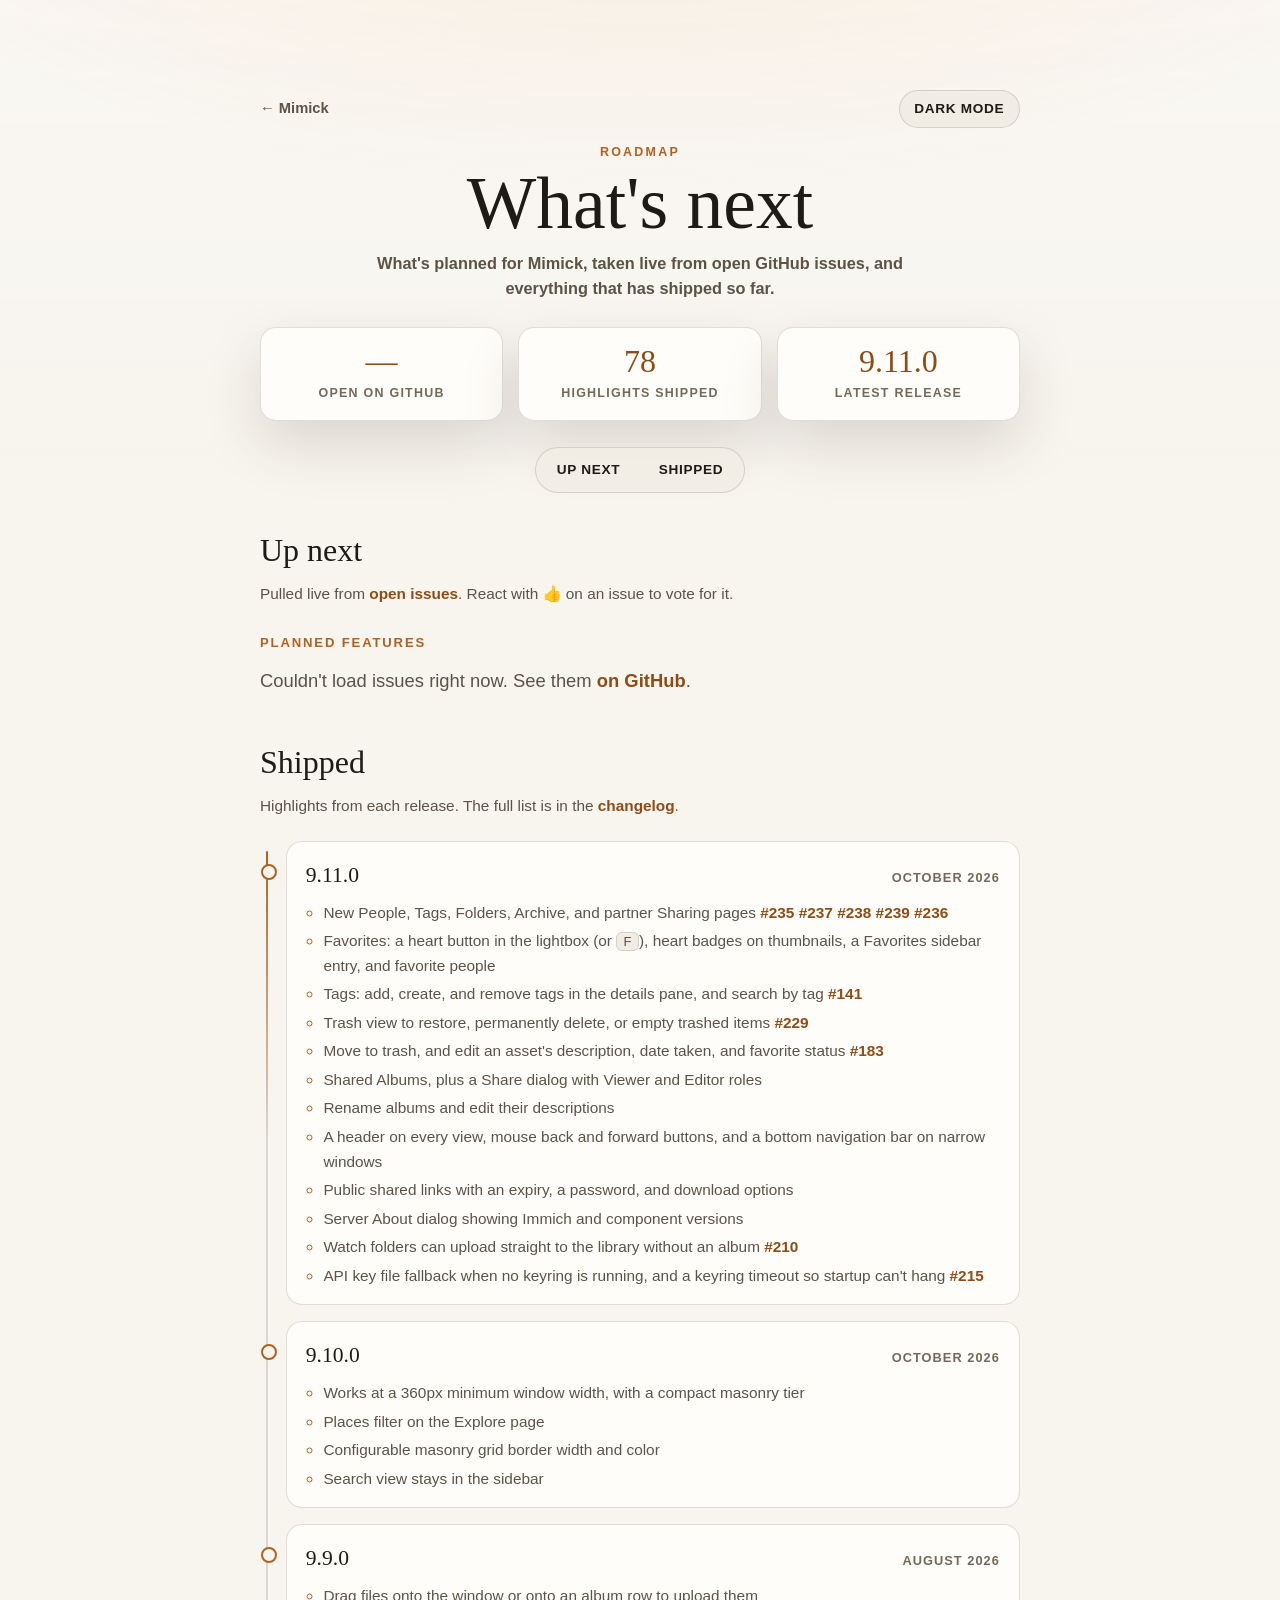
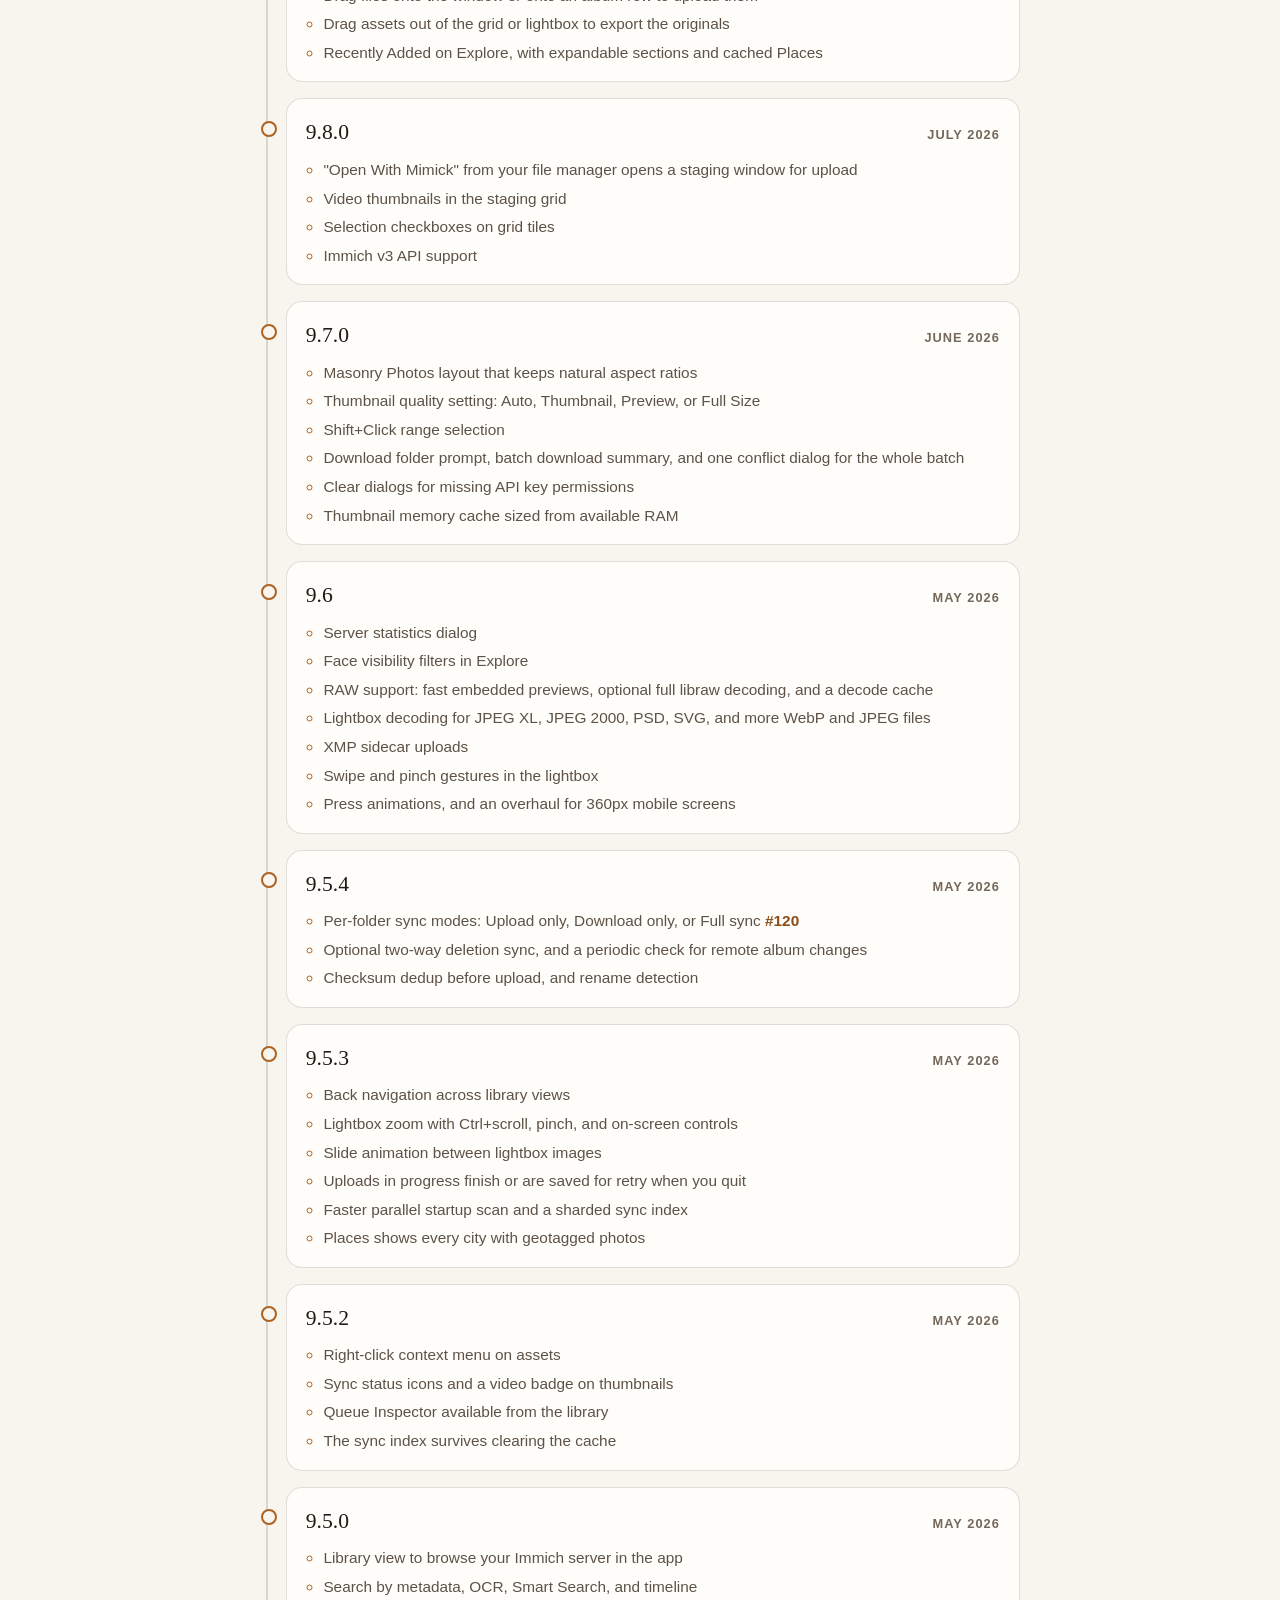
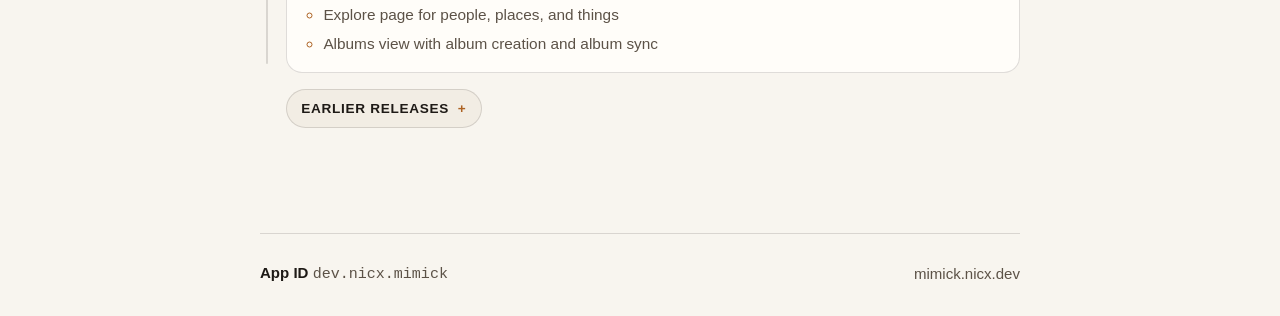
==== commit d7908c78: "prep release v9.11.0" ====
--- a/site/roadmap.html
+++ b/site/roadmap.html
@@ -59,7 +59,7 @@
             <span class="stat-label">Highlights shipped</span>
           </div>
           <div class="stat reveal">
-            <span class="stat-value">9.10.0</span>
+            <span class="stat-value">9.11.0</span>
             <span class="stat-label">Latest release</span>
           </div>
         </section>
@@ -100,17 +100,20 @@
           </p>
 
           <ol class="timeline">
-            <li class="release release-next reveal">
-              <div class="release-head">
-                <span class="release-version">Next release</span>
-                <span class="release-date">In development</span>
-              </div>
-              <ul class="release-items">
-                <li>Favorites: a heart button in the lightbox (or <kbd>F</kbd>), heart badges on thumbnails, and a Favorites sidebar entry</li>
+            <li class="release reveal">
+              <div class="release-head">
+                <span class="release-version">9.11.0</span>
+                <span class="release-date">October 2026</span>
+              </div>
+              <ul class="release-items">
+                <li>New People, Tags, Folders, Archive, and partner Sharing pages <a href="https://github.com/nicx17/mimick/issues/235">#235</a> <a href="https://github.com/nicx17/mimick/issues/237">#237</a> <a href="https://github.com/nicx17/mimick/issues/238">#238</a> <a href="https://github.com/nicx17/mimick/issues/239">#239</a> <a href="https://github.com/nicx17/mimick/issues/236">#236</a></li>
+                <li>Favorites: a heart button in the lightbox (or <kbd>F</kbd>), heart badges on thumbnails, a Favorites sidebar entry, and favorite people</li>
                 <li>Tags: add, create, and remove tags in the details pane, and search by tag <a href="https://github.com/nicx17/mimick/issues/141">#141</a></li>
                 <li>Trash view to restore, permanently delete, or empty trashed items <a href="https://github.com/nicx17/mimick/issues/229">#229</a></li>
                 <li>Move to trash, and edit an asset's description, date taken, and favorite status <a href="https://github.com/nicx17/mimick/issues/183">#183</a></li>
                 <li>Shared Albums, plus a Share dialog with Viewer and Editor roles</li>
+                <li>Rename albums and edit their descriptions</li>
+                <li>A header on every view, mouse back and forward buttons, and a bottom navigation bar on narrow windows</li>
                 <li>Public shared links with an expiry, a password, and download options</li>
                 <li>Server About dialog showing Immich and component versions</li>
                 <li>Watch folders can upload straight to the library without an album <a href="https://github.com/nicx17/mimick/issues/210">#210</a></li>
